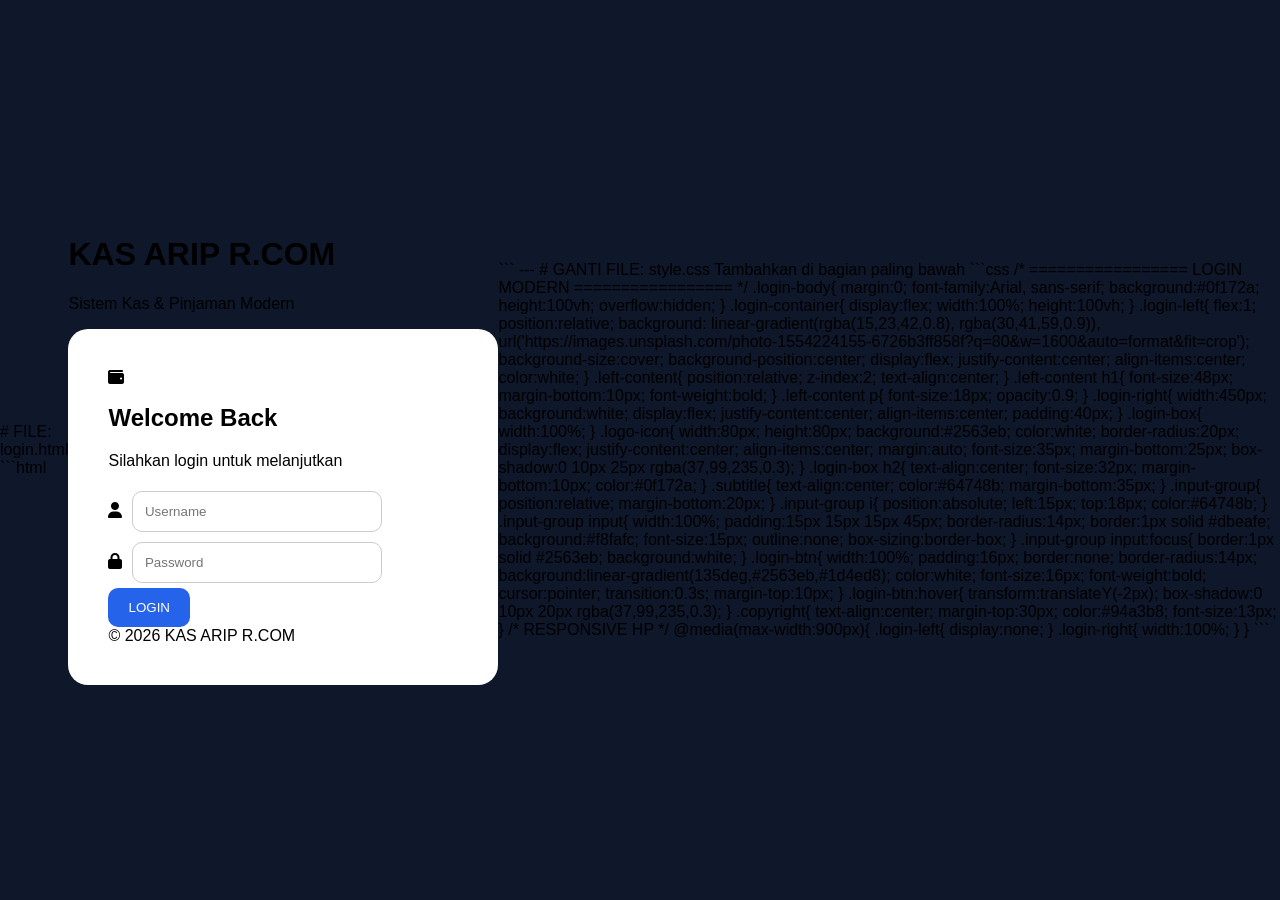
==== login.html @ 4e26ba00 "Update login.html" ====
# FILE: login.html

```html
<!DOCTYPE html>
<html lang="id">
<head>

<meta charset="UTF-8">
<meta name="viewport" content="width=device-width, initial-scale=1.0">

<title>KAS ARIP R.COM</title>

<link rel="stylesheet" href="style.css">

<link rel="stylesheet"
href="https://cdnjs.cloudflare.com/ajax/libs/font-awesome/6.5.1/css/all.min.css">

</head>

<body class="login-body">

<div class="login-container">

    <div class="login-left">

        <div class="overlay"></div>

        <div class="left-content">
            <h1>KAS ARIP R.COM</h1>
            <p>
              Sistem Kas & Pinjaman Modern
            </p>
        </div>

    </div>

    <div class="login-right">

        <div class="login-box">

            <div class="logo-icon">
                <i class="fa-solid fa-wallet"></i>
            </div>

            <h2>Welcome Back</h2>

            <p class="subtitle">
              Silahkan login untuk melanjutkan
            </p>

            <div class="input-group">
                <i class="fa-solid fa-user"></i>
                <input type="text"
                id="username"
                placeholder="Username">
            </div>

            <div class="input-group">
                <i class="fa-solid fa-lock"></i>
                <input type="password"
                id="password"
                placeholder="Password">
            </div>

            <button onclick="login()" class="login-btn">
                LOGIN
            </button>

            <div class="copyright">
                © 2026 KAS ARIP R.COM
            </div>

        </div>

    </div>

</div>

<script src="login.js"></script>

</body>
</html>
```

---

# GANTI FILE: style.css

Tambahkan di bagian paling bawah

```css
/* ================= LOGIN MODERN ================= */

.login-body{
    margin:0;
    font-family:Arial, sans-serif;
    background:#0f172a;
    height:100vh;
    overflow:hidden;
}

.login-container{
    display:flex;
    width:100%;
    height:100vh;
}

.login-left{
    flex:1;
    position:relative;
    background:
    linear-gradient(rgba(15,23,42,0.8), rgba(30,41,59,0.9)),
    url('https://images.unsplash.com/photo-1554224155-6726b3ff858f?q=80&w=1600&auto=format&fit=crop');
    background-size:cover;
    background-position:center;
    display:flex;
    justify-content:center;
    align-items:center;
    color:white;
}

.left-content{
    position:relative;
    z-index:2;
    text-align:center;
}

.left-content h1{
    font-size:48px;
    margin-bottom:10px;
    font-weight:bold;
}

.left-content p{
    font-size:18px;
    opacity:0.9;
}

.login-right{
    width:450px;
    background:white;
    display:flex;
    justify-content:center;
    align-items:center;
    padding:40px;
}

.login-box{
    width:100%;
}

.logo-icon{
    width:80px;
    height:80px;
    background:#2563eb;
    color:white;
    border-radius:20px;
    display:flex;
    justify-content:center;
    align-items:center;
    margin:auto;
    font-size:35px;
    margin-bottom:25px;
    box-shadow:0 10px 25px rgba(37,99,235,0.3);
}

.login-box h2{
    text-align:center;
    font-size:32px;
    margin-bottom:10px;
    color:#0f172a;
}

.subtitle{
    text-align:center;
    color:#64748b;
    margin-bottom:35px;
}

.input-group{
    position:relative;
    margin-bottom:20px;
}

.input-group i{
    position:absolute;
    left:15px;
    top:18px;
    color:#64748b;
}

.input-group input{
    width:100%;
    padding:15px 15px 15px 45px;
    border-radius:14px;
    border:1px solid #dbeafe;
    background:#f8fafc;
    font-size:15px;
    outline:none;
    box-sizing:border-box;
}

.input-group input:focus{
    border:1px solid #2563eb;
    background:white;
}

.login-btn{
    width:100%;
    padding:16px;
    border:none;
    border-radius:14px;
    background:linear-gradient(135deg,#2563eb,#1d4ed8);
    color:white;
    font-size:16px;
    font-weight:bold;
    cursor:pointer;
    transition:0.3s;
    margin-top:10px;
}

.login-btn:hover{
    transform:translateY(-2px);
    box-shadow:0 10px 20px rgba(37,99,235,0.3);
}

.copyright{
    text-align:center;
    margin-top:30px;
    color:#94a3b8;
    font-size:13px;
}

/* RESPONSIVE HP */

@media(max-width:900px){

    .login-left{
        display:none;
    }

    .login-right{
        width:100%;
    }

}
```
---- style.css ----
body{
  margin:0;
  font-family:Arial;
  display:flex;
  background:#f1f5f9;
}

.sidebar{
  width:250px;
  background:#0f172a;
  color:white;
  height:100vh;
  padding:20px;
}

.sidebar h2{
  text-align:center;
  margin-bottom:30px;
}

.sidebar button{
  width:100%;
  padding:15px;
  margin-top:10px;
  border:none;
  border-radius:12px;
  background:#1e293b;
  color:white;
  font-weight:bold;
  cursor:pointer;
  transition:0.3s;
}

.sidebar button:hover{
  background:#2563eb;
}

.content{
  flex:1;
  padding:30px;
}

.page{
  display:none;
}

.cards{
  display:flex;
  gap:20px;
  margin-bottom:30px;
}

.card{
  background:white;
  padding:20px;
  border-radius:20px;
  flex:1;
  box-shadow:0 4px 10px rgba(0,0,0,0.1);
}

input{
  width:250px;
  padding:12px;
  margin:5px;
  border-radius:10px;
  border:1px solid #ccc;
}

button{
  padding:12px 20px;
  border:none;
  border-radius:10px;
  background:#2563eb;
  color:white;
  cursor:pointer;
}

table{
  width:100%;
  border-collapse:collapse;
  background:white;
  border-radius:10px;
  overflow:hidden;
}

table th{
  background:#1e293b;
  color:white;
  padding:15px;
}

table td{
  padding:12px;
  border-bottom:1px solid #ddd;
}

/* LOGIN */

.login-body{
  display:flex;
  justify-content:center;
  align-items:center;
  height:100vh;
  background:#0f172a;
}

.login-box{
  width:350px;
  background:white;
  padding:40px;
  border-radius:20px;
}

.login-box h1{
  text-align:center;
}
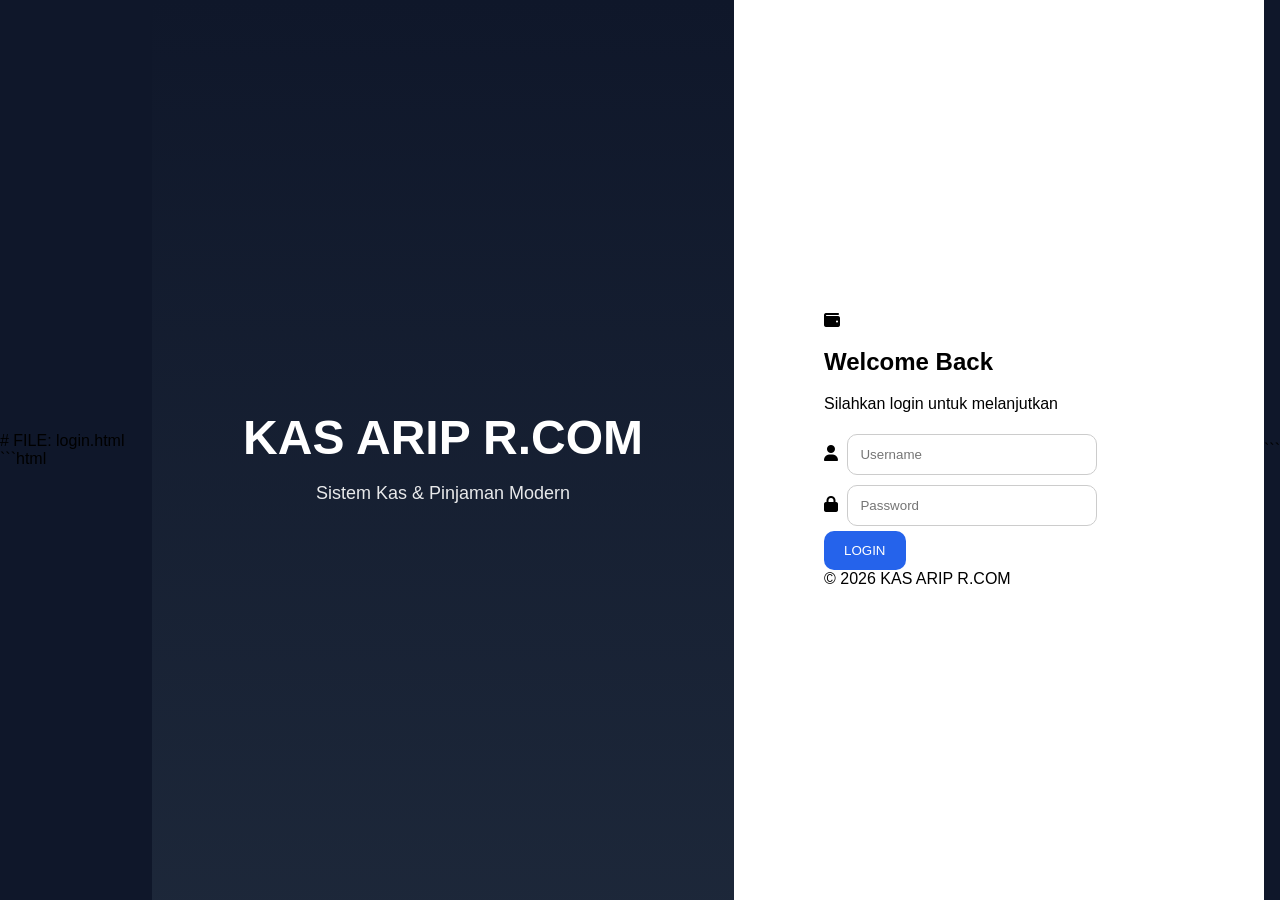
==== commit 81531faa: "Update login.html" ====
--- a/login.html
+++ b/login.html
@@ -80,168 +80,5 @@
 
 </body>
 </html>
+
 ```
-
----
-
-# GANTI FILE: style.css
-
-Tambahkan di bagian paling bawah
-
-```css
-/* ================= LOGIN MODERN ================= */
-
-.login-body{
-    margin:0;
-    font-family:Arial, sans-serif;
-    background:#0f172a;
-    height:100vh;
-    overflow:hidden;
-}
-
-.login-container{
-    display:flex;
-    width:100%;
-    height:100vh;
-}
-
-.login-left{
-    flex:1;
-    position:relative;
-    background:
-    linear-gradient(rgba(15,23,42,0.8), rgba(30,41,59,0.9)),
-    url('https://images.unsplash.com/photo-1554224155-6726b3ff858f?q=80&w=1600&auto=format&fit=crop');
-    background-size:cover;
-    background-position:center;
-    display:flex;
-    justify-content:center;
-    align-items:center;
-    color:white;
-}
-
-.left-content{
-    position:relative;
-    z-index:2;
-    text-align:center;
-}
-
-.left-content h1{
-    font-size:48px;
-    margin-bottom:10px;
-    font-weight:bold;
-}
-
-.left-content p{
-    font-size:18px;
-    opacity:0.9;
-}
-
-.login-right{
-    width:450px;
-    background:white;
-    display:flex;
-    justify-content:center;
-    align-items:center;
-    padding:40px;
-}
-
-.login-box{
-    width:100%;
-}
-
-.logo-icon{
-    width:80px;
-    height:80px;
-    background:#2563eb;
-    color:white;
-    border-radius:20px;
-    display:flex;
-    justify-content:center;
-    align-items:center;
-    margin:auto;
-    font-size:35px;
-    margin-bottom:25px;
-    box-shadow:0 10px 25px rgba(37,99,235,0.3);
-}
-
-.login-box h2{
-    text-align:center;
-    font-size:32px;
-    margin-bottom:10px;
-    color:#0f172a;
-}
-
-.subtitle{
-    text-align:center;
-    color:#64748b;
-    margin-bottom:35px;
-}
-
-.input-group{
-    position:relative;
-    margin-bottom:20px;
-}
-
-.input-group i{
-    position:absolute;
-    left:15px;
-    top:18px;
-    color:#64748b;
-}
-
-.input-group input{
-    width:100%;
-    padding:15px 15px 15px 45px;
-    border-radius:14px;
-    border:1px solid #dbeafe;
-    background:#f8fafc;
-    font-size:15px;
-    outline:none;
-    box-sizing:border-box;
-}
-
-.input-group input:focus{
-    border:1px solid #2563eb;
-    background:white;
-}
-
-.login-btn{
-    width:100%;
-    padding:16px;
-    border:none;
-    border-radius:14px;
-    background:linear-gradient(135deg,#2563eb,#1d4ed8);
-    color:white;
-    font-size:16px;
-    font-weight:bold;
-    cursor:pointer;
-    transition:0.3s;
-    margin-top:10px;
-}
-
-.login-btn:hover{
-    transform:translateY(-2px);
-    box-shadow:0 10px 20px rgba(37,99,235,0.3);
-}
-
-.copyright{
-    text-align:center;
-    margin-top:30px;
-    color:#94a3b8;
-    font-size:13px;
-}
-
-/* RESPONSIVE HP */
-
-@media(max-width:900px){
-
-    .login-left{
-        display:none;
-    }
-
-    .login-right{
-        width:100%;
-    }
-
-}
-```
--- a/style.css
+++ b/style.css
@@ -114,3 +114,63 @@
 .login-box h1{
   text-align:center;
 }
+
+
+/* ================= LOGIN MODERN ================= */
+
+.login-body{
+    margin:0;
+    font-family:Arial, sans-serif;
+    background:#0f172a;
+    height:100vh;
+    overflow:hidden;
+}
+
+.login-container{
+    display:flex;
+    width:100%;
+    height:100vh;
+}
+
+.login-left{
+    flex:1;
+    position:relative;
+    background:
+    linear-gradient(rgba(15,23,42,0.8), rgba(30,41,59,0.9)),
+    url('https://images.unsplash.com/photo-1554224155-6726b3ff858f?q=80&w=1600&auto=format&fit=crop');
+    background-size:cover;
+    background-position:center;
+    display:flex;
+    justify-content:center;
+    align-items:center;
+    color:white;
+}
+
+.left-content{
+    position:relative;
+    z-index:2;
+    text-align:center;
+}
+
+.left-content h1{
+    font-size:48px;
+    margin-bottom:10px;
+    font-weight:bold;
+}
+
+.left-content p{
+    font-size:18px;
+    opacity:0.9;
+}
+
+.login-right{
+    width:450px;
+    background:white;
+    display:flex;
+    justify-content:center;
+    align-items:center;
+    padding:40px;
+}
+
+.login-box{
+}
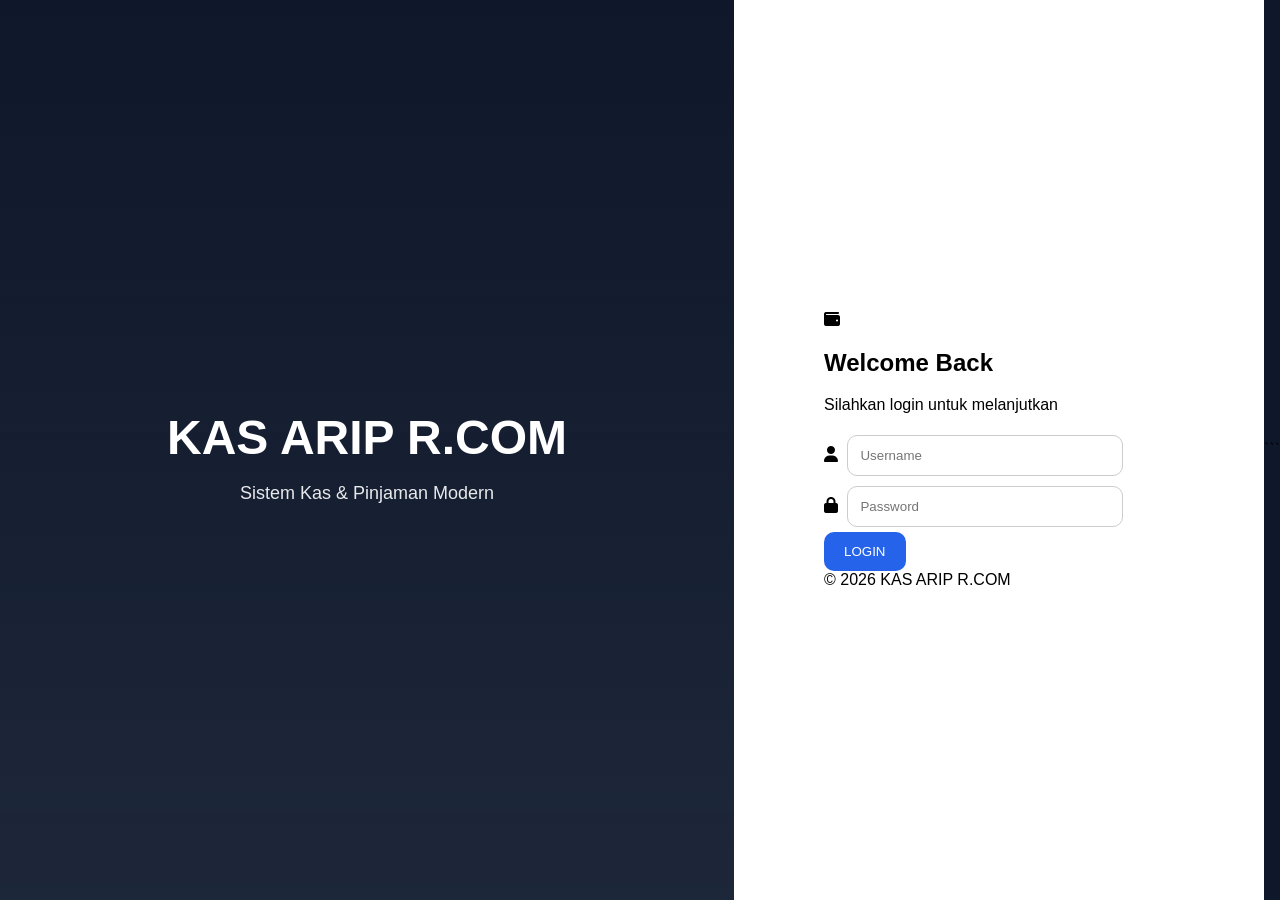
==== commit 7bd35a54: "Update login.html" ====
--- a/login.html
+++ b/login.html
@@ -1,6 +1,3 @@
-# FILE: login.html
-
-```html
 <!DOCTYPE html>
 <html lang="id">
 <head>
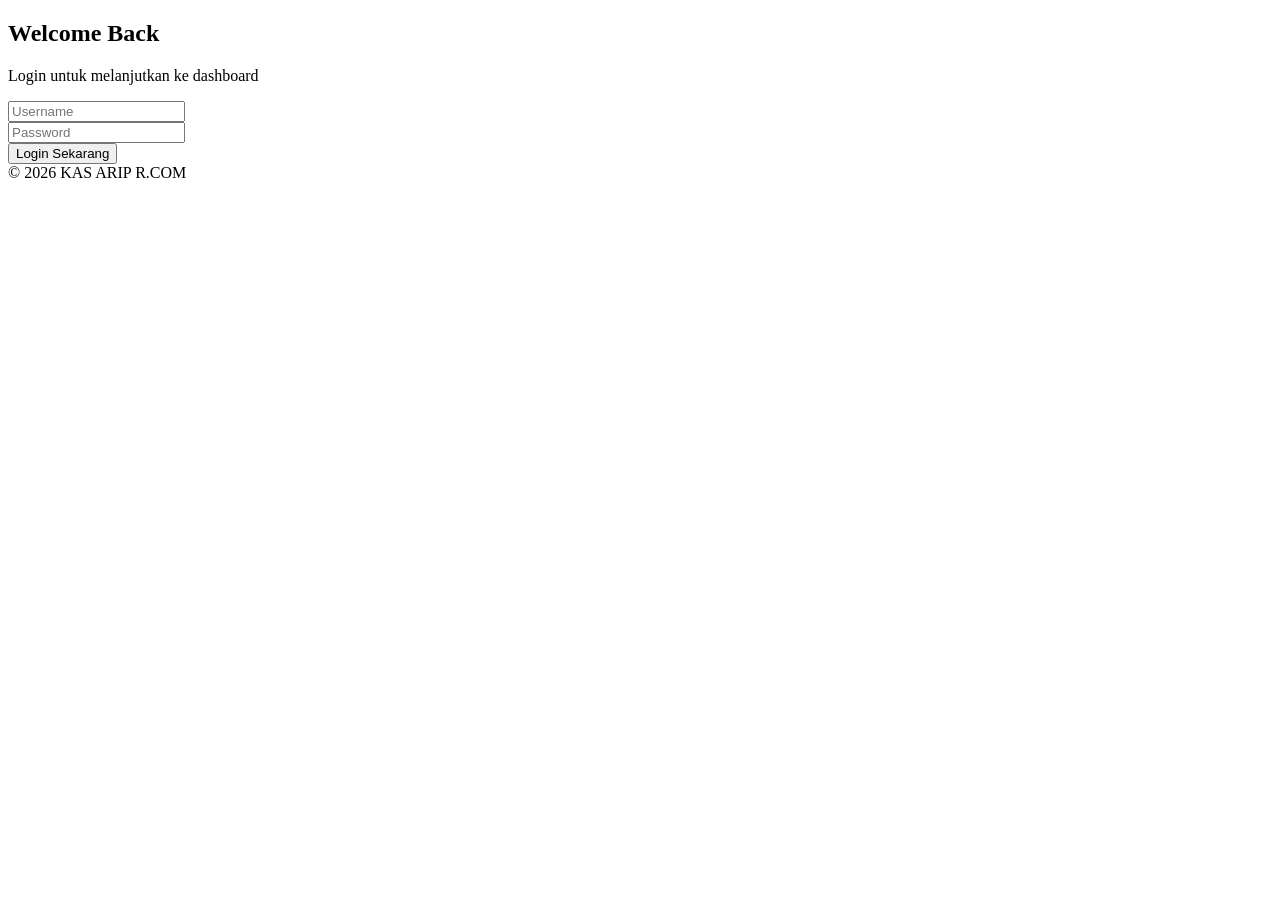
==== commit 67d76b95: "Update login.html" ====
--- a/login.html
+++ b/login.html
@@ -1,75 +1,56 @@
 <!DOCTYPE html>
-<html lang="id">
-<head>
+      <div class="login-box">
 
-<meta charset="UTF-8">
-<meta name="viewport" content="width=device-width, initial-scale=1.0">
+         <div class="logo-icon">
+            <i class="fa-solid fa-building-columns"></i>
+         </div>
 
-<title>KAS ARIP R.COM</title>
+         <h2>
+         Welcome Back
+         </h2>
 
-<link rel="stylesheet" href="style.css">
+         <p class="subtitle">
+         Login untuk melanjutkan ke dashboard
+         </p>
 
-<link rel="stylesheet"
-href="https://cdnjs.cloudflare.com/ajax/libs/font-awesome/6.5.1/css/all.min.css">
+         <div class="input-group">
 
-</head>
+            <i class="fa-solid fa-user"></i>
 
-<body class="login-body">
+            <input
+            type="text"
+            id="username"
+            placeholder="Username">
 
-<div class="login-container">
+         </div>
 
-    <div class="login-left">
+         <div class="input-group">
 
-        <div class="overlay"></div>
+            <i class="fa-solid fa-lock"></i>
 
-        <div class="left-content">
-            <h1>KAS ARIP R.COM</h1>
-            <p>
-              Sistem Kas & Pinjaman Modern
-            </p>
-        </div>
+            <input
+            type="password"
+            id="password"
+            placeholder="Password">
 
-    </div>
+         </div>
 
-    <div class="login-right">
+         <button
+         class="login-btn"
+         onclick="login()">
 
-        <div class="login-box">
+         <i class="fa-solid fa-right-to-bracket"></i>
+         Login Sekarang
 
-            <div class="logo-icon">
-                <i class="fa-solid fa-wallet"></i>
-            </div>
+         </button>
 
-            <h2>Welcome Back</h2>
+         <div class="copyright">
+            © 2026 KAS ARIP R.COM
+         </div>
 
-            <p class="subtitle">
-              Silahkan login untuk melanjutkan
-            </p>
+      </div>
 
-            <div class="input-group">
-                <i class="fa-solid fa-user"></i>
-                <input type="text"
-                id="username"
-                placeholder="Username">
-            </div>
-
-            <div class="input-group">
-                <i class="fa-solid fa-lock"></i>
-                <input type="password"
-                id="password"
-                placeholder="Password">
-            </div>
-
-            <button onclick="login()" class="login-btn">
-                LOGIN
-            </button>
-
-            <div class="copyright">
-                © 2026 KAS ARIP R.COM
-            </div>
-
-        </div>
-
-    </div>
+   </div>
 
 </div>
 
@@ -77,5 +58,3 @@
 
 </body>
 </html>
-
-```
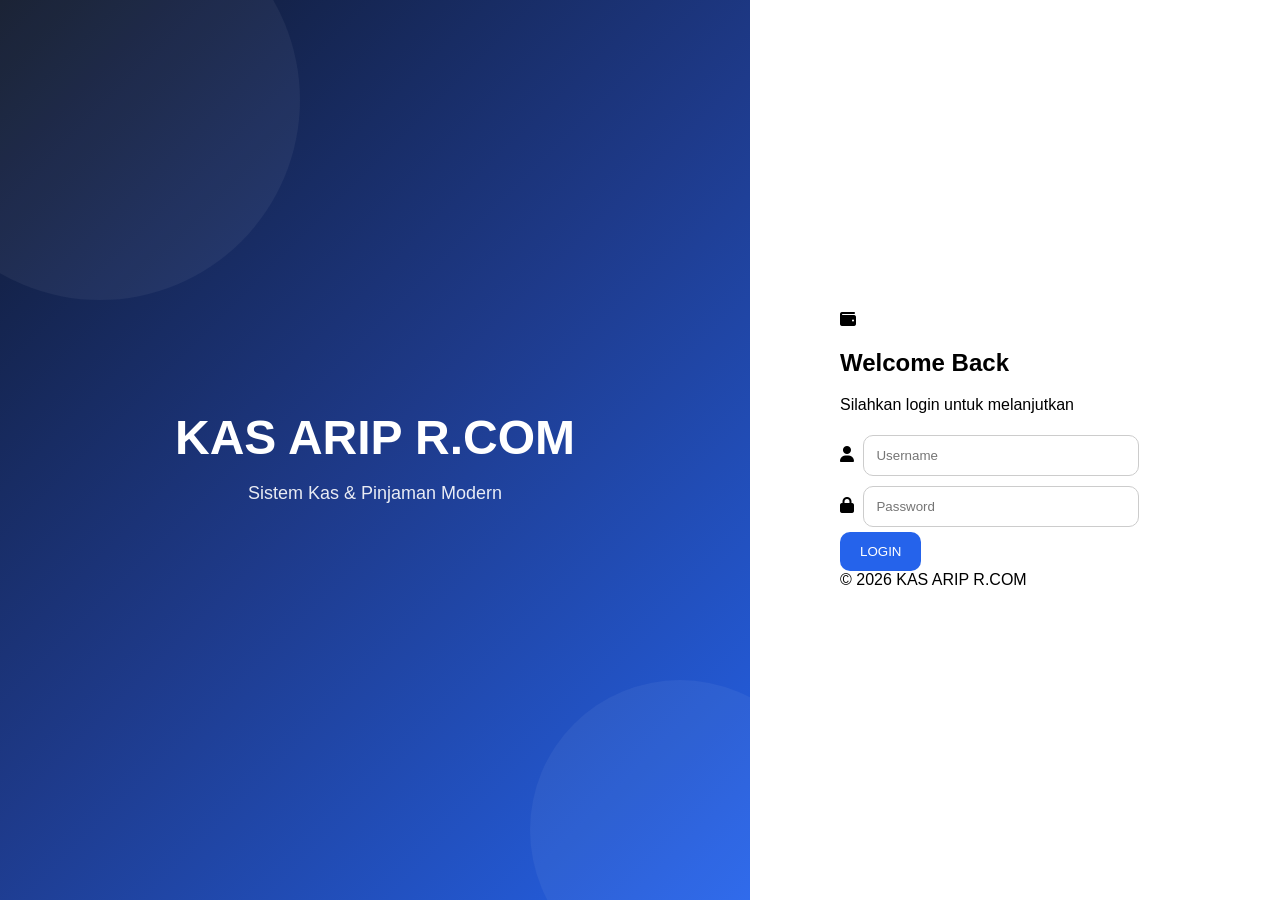
==== commit 26f54a77: "Update login.html" ====
--- a/login.html
+++ b/login.html
@@ -1,56 +1,75 @@
 <!DOCTYPE html>
-      <div class="login-box">
+<html lang="id">
+<head>
 
-         <div class="logo-icon">
-            <i class="fa-solid fa-building-columns"></i>
-         </div>
+<meta charset="UTF-8">
+<meta name="viewport" content="width=device-width, initial-scale=1.0">
 
-         <h2>
-         Welcome Back
-         </h2>
+<title>KAS ARIP R.COM</title>
 
-         <p class="subtitle">
-         Login untuk melanjutkan ke dashboard
-         </p>
+<link rel="stylesheet" href="style.css">
 
-         <div class="input-group">
+<link rel="stylesheet"
+href="https://cdnjs.cloudflare.com/ajax/libs/font-awesome/6.5.1/css/all.min.css">
 
-            <i class="fa-solid fa-user"></i>
+</head>
 
-            <input
-            type="text"
-            id="username"
-            placeholder="Username">
+<body class="login-body">
 
-         </div>
+<div class="login-container">
 
-         <div class="input-group">
+    <div class="login-left">
 
-            <i class="fa-solid fa-lock"></i>
+        <div class="overlay"></div>
 
-            <input
-            type="password"
-            id="password"
-            placeholder="Password">
+        <div class="left-content">
+            <h1>KAS ARIP R.COM</h1>
+            <p>
+              Sistem Kas & Pinjaman Modern
+            </p>
+        </div>
 
-         </div>
+    </div>
 
-         <button
-         class="login-btn"
-         onclick="login()">
+    <div class="login-right">
 
-         <i class="fa-solid fa-right-to-bracket"></i>
-         Login Sekarang
+        <div class="login-box">
 
-         </button>
+            <div class="logo-icon">
+                <i class="fa-solid fa-wallet"></i>
+            </div>
 
-         <div class="copyright">
-            © 2026 KAS ARIP R.COM
-         </div>
+            <h2>Welcome Back</h2>
 
-      </div>
+            <p class="subtitle">
+              Silahkan login untuk melanjutkan
+            </p>
 
-   </div>
+            <div class="input-group">
+                <i class="fa-solid fa-user"></i>
+                <input type="text"
+                id="username"
+                placeholder="Username">
+            </div>
+
+            <div class="input-group">
+                <i class="fa-solid fa-lock"></i>
+                <input type="password"
+                id="password"
+                placeholder="Password">
+            </div>
+
+            <button onclick="login()" class="login-btn">
+                LOGIN
+            </button>
+
+            <div class="copyright">
+                © 2026 KAS ARIP R.COM
+            </div>
+
+        </div>
+
+    </div>
 
 </div>
 
--- a/style.css
+++ b/style.css
@@ -0,0 +1,275 @@
+body{
+  margin:0;
+  font-family:Arial;
+  display:flex;
+  background:#f1f5f9;
+}
+
+.sidebar{
+  width:250px;
+  background:#0f172a;
+  color:white;
+  height:100vh;
+  padding:20px;
+}
+
+.sidebar h2{
+  text-align:center;
+  margin-bottom:30px;
+}
+
+.sidebar button{
+  width:100%;
+  padding:15px;
+  margin-top:10px;
+  border:none;
+  border-radius:12px;
+  background:#1e293b;
+  color:white;
+  font-weight:bold;
+  cursor:pointer;
+  transition:0.3s;
+}
+
+.sidebar button:hover{
+  background:#2563eb;
+}
+
+.content{
+  flex:1;
+  padding:30px;
+}
+
+.page{
+  display:none;
+}
+
+.cards{
+  display:flex;
+  gap:20px;
+  margin-bottom:30px;
+}
+
+.card{
+  background:white;
+  padding:20px;
+  border-radius:20px;
+  flex:1;
+  box-shadow:0 4px 10px rgba(0,0,0,0.1);
+}
+
+input{
+  width:250px;
+  padding:12px;
+  margin:5px;
+  border-radius:10px;
+  border:1px solid #ccc;
+}
+
+button{
+  padding:12px 20px;
+  border:none;
+  border-radius:10px;
+  background:#2563eb;
+  color:white;
+  cursor:pointer;
+}
+
+table{
+  width:100%;
+  border-collapse:collapse;
+  background:white;
+  border-radius:10px;
+  overflow:hidden;
+}
+
+table th{
+  background:#1e293b;
+  color:white;
+  padding:15px;
+}
+
+table td{
+  padding:12px;
+  border-bottom:1px solid #ddd;
+}
+
+/* LOGIN */
+
+.login-body{
+  display:flex;
+  justify-content:center;
+  align-items:center;
+  height:100vh;
+  background:#0f172a;
+}
+
+.login-box{
+  width:350px;
+  background:white;
+  padding:40px;
+  border-radius:20px;
+}
+
+.login-box h1{
+  text-align:center;
+}
+
+
+/* ================= LOGIN MODERN ================= */
+
+.login-body{
+    margin:0;
+    font-family:Arial, sans-serif;
+    background:#0f172a;
+    height:100vh;
+    overflow:hidden;
+}
+
+.login-container{
+    display:flex;
+    width:100%;
+    height:100vh;
+}
+
+.login-left{
+    flex:1;
+    position:relative;
+
+    background:
+    linear-gradient(
+    135deg,
+    #0f172a 0%,
+    #1e3a8a 50%,
+    #2563eb 100%
+    );
+
+    display:flex;
+    justify-content:center;
+    align-items:center;
+    color:white;
+
+    overflow:hidden;
+}
+.login-left::before{
+    content:'';
+    position:absolute;
+    width:400px;
+    height:400px;
+    background:rgba(255,255,255,0.05);
+    border-radius:50%;
+    top:-100px;
+    left:-100px;
+}
+
+.login-left::after{
+    content:'';
+    position:absolute;
+    width:300px;
+    height:300px;
+    background:rgba(255,255,255,0.05);
+    border-radius:50%;
+    bottom:-80px;
+    right:-80px;
+}
+.left-content{
+    position:relative;
+    z-index:2;
+    text-align:center;
+}
+
+.left-content h1{
+    font-size:48px;
+    margin-bottom:10px;
+    font-weight:bold;
+}
+
+.left-content p{
+    font-size:18px;
+    opacity:0.9;
+}
+
+.login-right{
+    width:450px;
+    background:white;
+    display:flex;
+    justify-content:center;
+    align-items:center;
+    padding:40px;
+}
+
+.login-box{
+}
+/* =========================
+}
+
+.input-group i{
+
+   position:absolute;
+   left:18px;
+   top:18px;
+   color:#64748b;
+}
+
+.input-group input{
+
+   width:100%;
+   padding:16px 16px 16px 50px;
+   border-radius:16px;
+   border:1px solid #cbd5e1;
+   background:#f8fafc;
+   font-size:15px;
+   box-sizing:border-box;
+   outline:none;
+   transition:.3s;
+}
+
+.input-group input:focus{
+
+   border:1px solid #2563eb;
+   background:white;
+   box-shadow:0 0 0 4px rgba(37,99,235,.1);
+}
+
+.login-btn{
+
+   width:100%;
+   padding:16px;
+   border:none;
+   border-radius:16px;
+   background:linear-gradient(135deg,#2563eb,#1d4ed8);
+   color:white;
+   font-size:16px;
+   font-weight:bold;
+   cursor:pointer;
+   transition:.3s;
+   margin-top:10px;
+}
+
+.login-btn:hover{
+
+   transform:translateY(-2px);
+   box-shadow:0 15px 30px rgba(37,99,235,.3);
+}
+
+.copyright{
+
+   text-align:center;
+   margin-top:30px;
+   font-size:13px;
+   color:#94a3b8;
+}
+
+/* RESPONSIVE */
+
+@media(max-width:900px){
+
+   .login-left{
+      display:none;
+   }
+
+   .login-right{
+      width:100%;
+      height:100vh;
+   }
+}
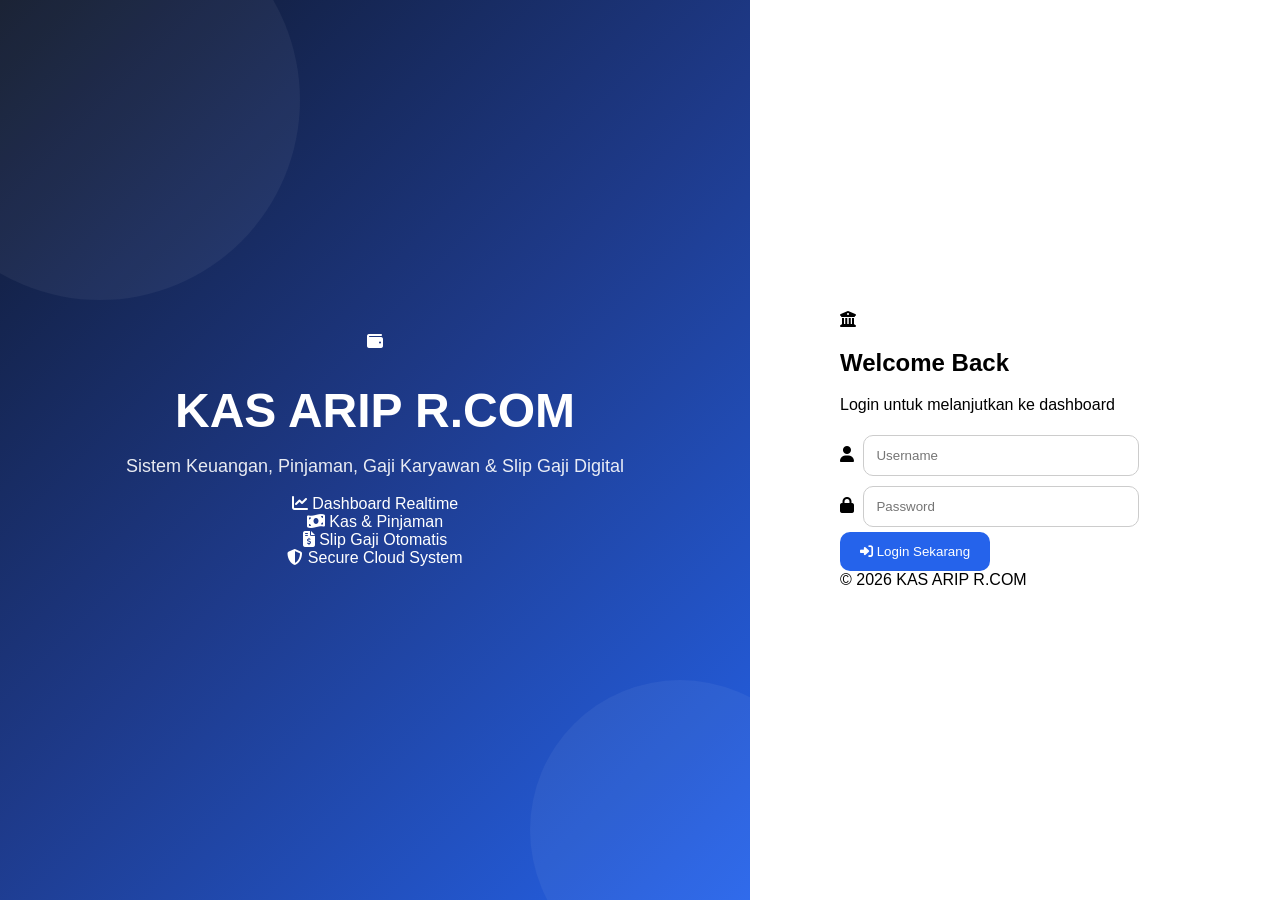
==== commit 8a4da224: "Update login.html" ====
--- a/login.html
+++ b/login.html
@@ -13,66 +13,115 @@
 href="https://cdnjs.cloudflare.com/ajax/libs/font-awesome/6.5.1/css/all.min.css">
 
 </head>
-
 <body class="login-body">
 
 <div class="login-container">
 
-    <div class="login-left">
+   <!-- LEFT -->
+   <div class="login-left">
 
-        <div class="overlay"></div>
+      <div class="overlay"></div>
 
-        <div class="left-content">
-            <h1>KAS ARIP R.COM</h1>
-            <p>
-              Sistem Kas & Pinjaman Modern
-            </p>
-        </div>
+      <div class="left-content">
 
-    </div>
+         <div class="brand-badge">
+            <i class="fa-solid fa-wallet"></i>
+         </div>
 
-    <div class="login-right">
+         <h1>
+         KAS ARIP R.COM
+         </h1>
 
-        <div class="login-box">
+         <p>
+         Sistem Keuangan, Pinjaman,
+         Gaji Karyawan & Slip Gaji Digital
+         </p>
 
-            <div class="logo-icon">
-                <i class="fa-solid fa-wallet"></i>
+         <div class="feature-box">
+
+            <div class="feature-item">
+               <i class="fa-solid fa-chart-line"></i>
+               Dashboard Realtime
             </div>
 
-            <h2>Welcome Back</h2>
-
-            <p class="subtitle">
-              Silahkan login untuk melanjutkan
-            </p>
-
-            <div class="input-group">
-                <i class="fa-solid fa-user"></i>
-                <input type="text"
-                id="username"
-                placeholder="Username">
+            <div class="feature-item">
+               <i class="fa-solid fa-money-bill-wave"></i>
+               Kas & Pinjaman
             </div>
 
-            <div class="input-group">
-                <i class="fa-solid fa-lock"></i>
-                <input type="password"
-                id="password"
-                placeholder="Password">
+            <div class="feature-item">
+               <i class="fa-solid fa-file-invoice-dollar"></i>
+               Slip Gaji Otomatis
             </div>
 
-            <button onclick="login()" class="login-btn">
-                LOGIN
-            </button>
-
-            <div class="copyright">
-                © 2026 KAS ARIP R.COM
+            <div class="feature-item">
+               <i class="fa-solid fa-shield-halved"></i>
+               Secure Cloud System
             </div>
 
-        </div>
+         </div>
 
-    </div>
+      </div>
+
+   </div>
+   
+   <!-- RIGHT -->
+   <div class="login-right">
+
+      <div class="login-box">
+
+         <div class="logo-icon">
+            <i class="fa-solid fa-building-columns"></i>
+         </div>
+
+         <h2>
+         Welcome Back
+         </h2>
+
+         <p class="subtitle">
+         Login untuk melanjutkan ke dashboard
+         </p>
+
+         <div class="input-group">
+
+            <i class="fa-solid fa-user"></i>
+
+            <input
+            type="text"
+            id="username"
+            placeholder="Username">
+
+         </div>
+
+         <div class="input-group">
+
+            <i class="fa-solid fa-lock"></i>
+
+            <input
+            type="password"
+            id="password"
+            placeholder="Password">
+
+         </div>
+
+         <button
+         class="login-btn"
+         onclick="login()">
+
+         <i class="fa-solid fa-right-to-bracket"></i>
+         Login Sekarang
+
+         </button>
+
+         <div class="copyright">
+            © 2026 KAS ARIP R.COM
+         </div>
+
+      </div>
+
+   </div>
 
 </div>
-
 <script src="login.js"></script>
 
 </body>
--- a/style.css
+++ b/style.css
@@ -201,6 +201,147 @@
 .login-box{
 }
 /* =========================
+   LOGIN PREMIUM FINTECH
+========================= */
+
+.login-body{
+
+   margin:0;
+   font-family:Arial, sans-serif;
+   overflow:hidden;
+   background:#020617;
+}
+
+.bg-animation{
+
+   position:fixed;
+   width:100%;
+   height:100%;
+   background:
+   radial-gradient(circle at top left,#1d4ed8,transparent 30%),
+   radial-gradient(circle at bottom right,#0f172a,transparent 40%),
+   #020617;
+
+   animation:bgMove 10s infinite alternate;
+}
+@keyframes bgMove{
+
+   from{
+      transform:scale(1);
+   }
+
+   to{
+      transform:scale(1.1);
+   }
+}
+
+.login-container{
+
+   position:relative;
+   z-index:2;
+   display:flex;
+   width:100%;
+   height:100vh;
+}
+
+.login-left{
+
+   flex:1;
+   position:relative;
+   display:flex;
+   justify-content:center;
+   align-items:center;
+   color:white;
+   padding:50px;
+}
+.overlay{
+.left-content{
+
+   position:relative;
+   z-index:2;
+   max-width:500px;
+}
+
+.brand-badge{
+
+   width:100px;
+   height:100px;
+   border-radius:30px;
+   display:flex;
+   justify-content:center;
+   align-items:center;
+   font-size:45px;
+   background:rgba(255,255,255,.1);
+   backdrop-filter:blur(10px);
+   margin-bottom:30px;
+   border:1px solid rgba(255,255,255,.2);
+}
+
+.left-content h1{
+
+   font-size:55px;
+   margin:0;
+   font-weight:bold;
+   line-height:1.1;
+}
+
+.left-content p{
+
+   margin-top:20px;
+   font-size:18px;
+   opacity:.9;
+   line-height:1.6;
+}
+
+.feature-box{
+
+   margin-top:40px;
+   display:grid;
+   grid-template-columns:1fr 1fr;
+   gap:15px;
+}
+.feature-item{
+   padding:40px;
+   box-shadow:-10px 0 30px rgba(0,0,0,.2);
+}
+
+.login-box{
+
+   width:100%;
+}
+
+.logo-icon{
+
+   width:90px;
+   height:90px;
+   border-radius:25px;
+   margin:auto;
+   margin-bottom:30px;
+   display:flex;
+   justify-content:center;
+   align-items:center;
+   background:linear-gradient(135deg,#2563eb,#1e40af);
+   color:white;
+   font-size:40px;
+   box-shadow:0 15px 35px rgba(37,99,235,.3);
+}
+
+.login-box h2{
+
+   text-align:center;
+   margin:0;
+   font-size:35px;
+   color:#0f172a;
+}
+
+.subtitle{
+
+   text-align:center;
+   color:#64748b;
+   margin-top:10px;
+   margin-bottom:35px;
+}
+.input-group{
 }
 
 .input-group i{
@@ -259,7 +400,6 @@
    font-size:13px;
    color:#94a3b8;
 }
-
 /* RESPONSIVE */
 
 @media(max-width:900px){
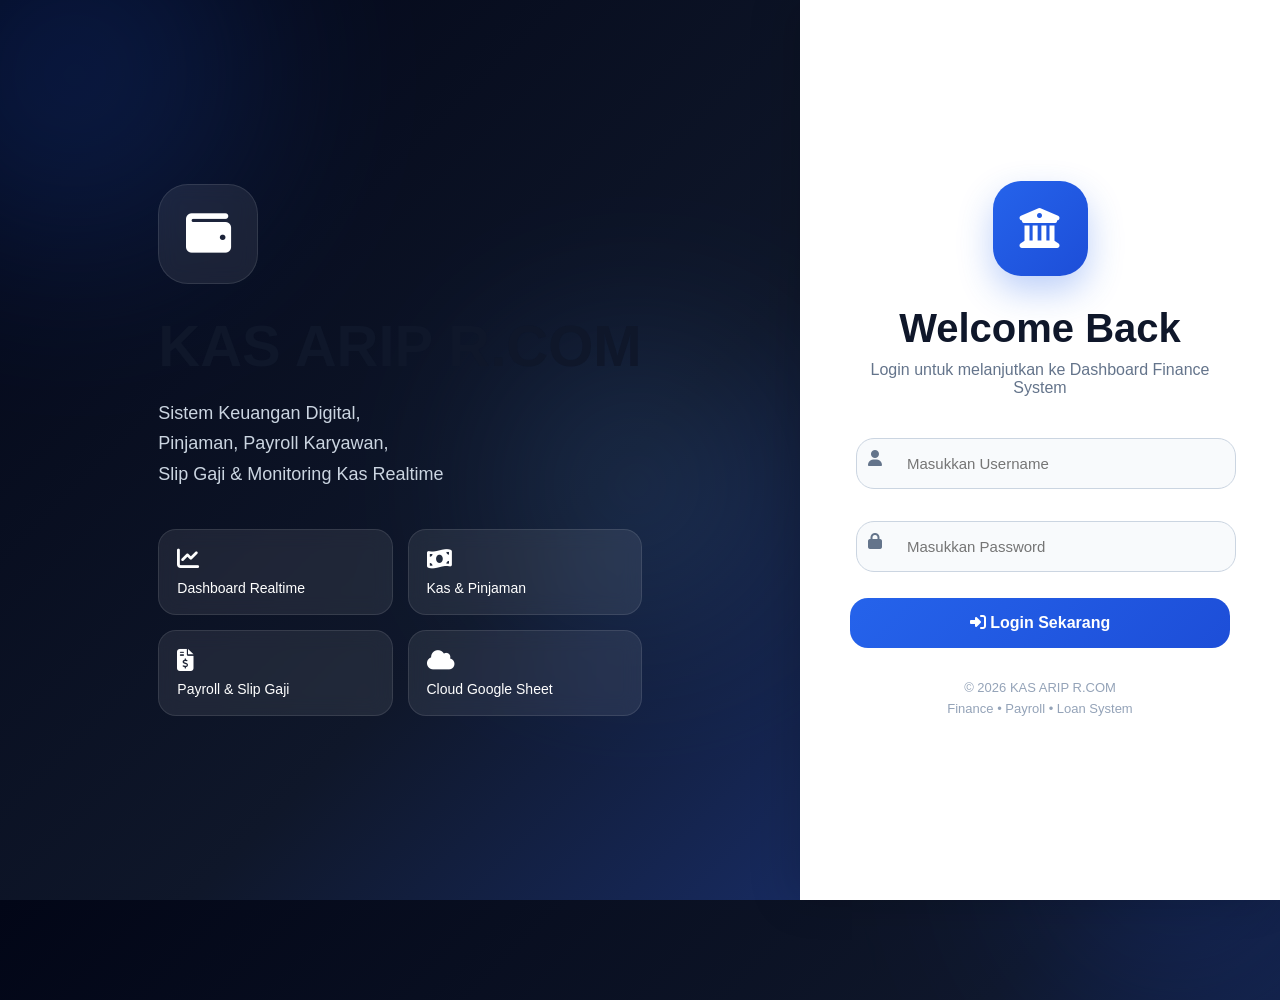
==== commit a7b4f018: "Update login.html" ====
--- a/login.html
+++ b/login.html
@@ -1,62 +1,89 @@
 <!DOCTYPE html>
 <html lang="id">
+
 <head>
 
 <meta charset="UTF-8">
-<meta name="viewport" content="width=device-width, initial-scale=1.0">
+
+<meta name="viewport"
+content="width=device-width, initial-scale=1.0">
 
 <title>KAS ARIP R.COM</title>
 
-<link rel="stylesheet" href="style.css">
+<link rel="stylesheet"
+href="style.css">
 
 <link rel="stylesheet"
 href="https://cdnjs.cloudflare.com/ajax/libs/font-awesome/6.5.1/css/all.min.css">
 
 </head>
+
 <body class="login-body">
+
+<!-- BACKGROUND BLUR -->
+<div class="bg-circle circle1"></div>
+<div class="bg-circle circle2"></div>
+<div class="bg-circle circle3"></div>
 
 <div class="login-container">
 
-   <!-- LEFT -->
+   <!-- LEFT SIDE -->
    <div class="login-left">
-
-      <div class="overlay"></div>
 
       <div class="left-content">
 
          <div class="brand-badge">
+
             <i class="fa-solid fa-wallet"></i>
+
          </div>
 
          <h1>
-         KAS ARIP R.COM
+
+            KAS ARIP R.COM
+
          </h1>
 
          <p>
-         Sistem Keuangan, Pinjaman,
-         Gaji Karyawan & Slip Gaji Digital
+
+            Sistem Keuangan Digital,<br>
+            Pinjaman, Payroll Karyawan,<br>
+            Slip Gaji & Monitoring Kas Realtime
+
          </p>
 
          <div class="feature-box">
 
             <div class="feature-item">
+
                <i class="fa-solid fa-chart-line"></i>
+
                Dashboard Realtime
+
             </div>
 
             <div class="feature-item">
+
                <i class="fa-solid fa-money-bill-wave"></i>
+
                Kas & Pinjaman
+
             </div>
 
             <div class="feature-item">
+
                <i class="fa-solid fa-file-invoice-dollar"></i>
-               Slip Gaji Otomatis
+
+               Payroll & Slip Gaji
+
             </div>
 
             <div class="feature-item">
-               <i class="fa-solid fa-shield-halved"></i>
-               Secure Cloud System
+
+               <i class="fa-solid fa-cloud"></i>
+
+               Cloud Google Sheet
+
             </div>
 
          </div>
@@ -64,24 +91,32 @@
       </div>
 
    </div>
-   
-   <!-- RIGHT -->
+
+   <!-- RIGHT SIDE -->
    <div class="login-right">
 
       <div class="login-box">
 
          <div class="logo-icon">
+
             <i class="fa-solid fa-building-columns"></i>
+
          </div>
 
          <h2>
-         Welcome Back
+
+            Welcome Back
+
          </h2>
 
          <p class="subtitle">
-         Login untuk melanjutkan ke dashboard
+
+            Login untuk melanjutkan
+            ke Dashboard Finance System
+
          </p>
 
+         <!-- USERNAME -->
          <div class="input-group">
 
             <i class="fa-solid fa-user"></i>
@@ -89,10 +124,11 @@
             <input
             type="text"
             id="username"
-            placeholder="Username">
+            placeholder="Masukkan Username">
 
          </div>
 
+         <!-- PASSWORD -->
          <div class="input-group">
 
             <i class="fa-solid fa-lock"></i>
@@ -100,21 +136,28 @@
             <input
             type="password"
             id="password"
-            placeholder="Password">
+            placeholder="Masukkan Password">
 
          </div>
 
+         <!-- BUTTON -->
          <button
          class="login-btn"
          onclick="login()">
 
-         <i class="fa-solid fa-right-to-bracket"></i>
-         Login Sekarang
+            <i class="fa-solid fa-right-to-bracket"></i>
+
+            Login Sekarang
 
          </button>
 
+         <!-- COPYRIGHT -->
          <div class="copyright">
-            © 2026 KAS ARIP R.COM
+
+            © 2026 KAS ARIP R.COM<br>
+
+            Finance • Payroll • Loan System
+
          </div>
 
       </div>
@@ -122,6 +165,7 @@
    </div>
 
 </div>
+
 <script src="login.js"></script>
 
 </body>
--- a/style.css
+++ b/style.css
@@ -1,415 +1,770 @@
+/* =========================================
+   GLOBAL
+========================================= */
+
+*{
+   margin:0;
+   padding:0;
+   box-sizing:border-box;
+}
+
 body{
-  margin:0;
-  font-family:Arial;
-  display:flex;
-  background:#f1f5f9;
-}
+
+   font-family:
+   'Segoe UI',
+   sans-serif;
+
+   background:#eef2f7;
+
+   color:#0f172a;
+}
+
+/* =========================================
+   SIDEBAR
+========================================= */
 
 .sidebar{
-  width:250px;
-  background:#0f172a;
-  color:white;
-  height:100vh;
-  padding:20px;
+
+   position:fixed;
+
+   width:280px;
+
+   height:100vh;
+
+   background:
+   linear-gradient(
+   180deg,
+   #020617,
+   #0f172a,
+   #111827
+   );
+
+   padding:25px;
+
+   overflow:auto;
+
+   box-shadow:
+   10px 0 30px rgba(0,0,0,.15);
 }
 
 .sidebar h2{
-  text-align:center;
-  margin-bottom:30px;
+
+   color:white;
+
+   text-align:center;
+
+   margin-bottom:40px;
+
+   font-size:32px;
+
+   font-weight:bold;
 }
 
 .sidebar button{
-  width:100%;
-  padding:15px;
-  margin-top:10px;
-  border:none;
-  border-radius:12px;
-  background:#1e293b;
-  color:white;
-  font-weight:bold;
-  cursor:pointer;
-  transition:0.3s;
+
+   width:100%;
+
+   padding:18px;
+
+   margin-bottom:15px;
+
+   border:none;
+
+   border-radius:18px;
+
+   background:
+   rgba(255,255,255,.06);
+
+   color:white;
+
+   font-size:15px;
+
+   font-weight:600;
+
+   cursor:pointer;
+
+   transition:.3s;
 }
 
 .sidebar button:hover{
-  background:#2563eb;
-}
+
+   transform:translateX(5px);
+
+   background:
+   linear-gradient(
+   135deg,
+   #2563eb,
+   #1d4ed8
+   );
+
+   box-shadow:
+   0 10px 25px rgba(37,99,235,.35);
+}
+
+/* =========================================
+   CONTENT
+========================================= */
 
 .content{
-  flex:1;
-  padding:30px;
+
+   margin-left:280px;
+
+   padding:35px;
 }
 
 .page{
-  display:none;
-}
+
+   display:none;
+}
+
+.page.active{
+
+   display:block;
+}
+
+/* =========================================
+   TITLE
+========================================= */
+
+h1{
+
+   font-size:48px;
+
+   margin-bottom:30px;
+
+   color:#0f172a;
+}
+
+/* =========================================
+   DASHBOARD CARD
+========================================= */
 
 .cards{
-  display:flex;
-  gap:20px;
-  margin-bottom:30px;
+
+   display:grid;
+
+   grid-template-columns:
+   repeat(auto-fit,minmax(220px,1fr));
+
+   gap:25px;
+
+   margin-bottom:40px;
 }
 
 .card{
-  background:white;
-  padding:20px;
-  border-radius:20px;
-  flex:1;
-  box-shadow:0 4px 10px rgba(0,0,0,0.1);
-}
-
-input{
-  width:250px;
-  padding:12px;
-  margin:5px;
-  border-radius:10px;
-  border:1px solid #ccc;
-}
+
+   background:white;
+
+   border-radius:28px;
+
+   padding:30px;
+
+   box-shadow:
+   0 10px 30px rgba(0,0,0,.06);
+
+   transition:.3s;
+}
+
+.card:hover{
+
+   transform:translateY(-5px);
+
+   box-shadow:
+   0 20px 40px rgba(0,0,0,.1);
+}
+
+.card h3{
+
+   margin-bottom:15px;
+
+   font-size:20px;
+
+   color:#334155;
+}
+
+.card p{
+
+   font-size:32px;
+
+   font-weight:bold;
+
+   color:#2563eb;
+}
+
+/* =========================================
+   INPUT
+========================================= */
+
+input,
+select{
+
+   padding:16px;
+
+   border-radius:16px;
+
+   border:1px solid #dbe2ea;
+
+   background:white;
+
+   margin:6px;
+
+   min-width:220px;
+
+   font-size:14px;
+
+   transition:.3s;
+}
+
+input:focus,
+select:focus{
+
+   outline:none;
+
+   border-color:#2563eb;
+
+   box-shadow:
+   0 0 0 4px rgba(37,99,235,.12);
+}
+
+/* =========================================
+   BUTTON
+========================================= */
 
 button{
-  padding:12px 20px;
-  border:none;
-  border-radius:10px;
-  background:#2563eb;
-  color:white;
-  cursor:pointer;
-}
+
+   border:none;
+
+   border-radius:16px;
+
+   padding:14px 24px;
+
+   background:
+   linear-gradient(
+   135deg,
+   #2563eb,
+   #1d4ed8
+   );
+
+   color:white;
+
+   font-weight:600;
+
+   cursor:pointer;
+
+   transition:.3s;
+}
+
+button:hover{
+
+   transform:translateY(-2px);
+
+   box-shadow:
+   0 15px 30px rgba(37,99,235,.25);
+}
+
+/* =========================================
+   TABLE
+========================================= */
 
 table{
-  width:100%;
-  border-collapse:collapse;
-  background:white;
-  border-radius:10px;
-  overflow:hidden;
-}
-
-table th{
-  background:#1e293b;
-  color:white;
-  padding:15px;
-}
-
-table td{
-  padding:12px;
-  border-bottom:1px solid #ddd;
-}
-
-/* LOGIN */
+
+   width:100%;
+
+   margin-top:25px;
+
+   border-collapse:collapse;
+
+   background:white;
+
+   border-radius:25px;
+
+   overflow:hidden;
+
+   box-shadow:
+   0 10px 30px rgba(0,0,0,.05);
+}
+
+thead{
+
+   background:
+   linear-gradient(
+   135deg,
+   #0f172a,
+   #1e293b
+   );
+
+   color:white;
+}
+
+th{
+
+   padding:20px;
+
+   text-align:left;
+
+   font-size:15px;
+}
+
+td{
+
+   padding:18px;
+
+   border-bottom:
+   1px solid #edf2f7;
+}
+
+tr:hover{
+
+   background:#f8fafc;
+}
+
+/* =========================================
+   STATUS
+========================================= */
+
+.lunas{
+
+   color:#16a34a;
+
+   font-weight:bold;
+}
+
+.belum-lunas{
+
+   color:#dc2626;
+
+   font-weight:bold;
+}
+
+/* =========================================
+   LOGIN PREMIUM
+========================================= */
 
 .login-body{
-  display:flex;
-  justify-content:center;
-  align-items:center;
-  height:100vh;
-  background:#0f172a;
+
+   margin:0;
+
+   font-family:
+   'Segoe UI',
+   sans-serif;
+
+   background:
+   linear-gradient(
+   135deg,
+   #020617,
+   #0f172a,
+   #1e3a8a
+   );
+
+   overflow:hidden;
+}
+
+.login-container{
+
+   display:flex;
+
+   width:100%;
+
+   height:100vh;
+
+   position:relative;
+}
+
+/* BACKGROUND CIRCLE */
+
+.bg-circle{
+
+   position:absolute;
+
+   border-radius:50%;
+
+   filter:blur(100px);
+
+   opacity:.2;
+}
+
+.circle1{
+
+   width:350px;
+
+   height:350px;
+
+   background:#2563eb;
+
+   top:-100px;
+
+   left:-100px;
+}
+
+.circle2{
+
+   width:300px;
+
+   height:300px;
+
+   background:#1d4ed8;
+
+   bottom:-100px;
+
+   right:-50px;
+}
+
+.circle3{
+
+   width:250px;
+
+   height:250px;
+
+   background:#60a5fa;
+
+   top:40%;
+
+   left:40%;
+}
+
+/* LEFT */
+
+.login-left{
+
+   flex:1;
+
+   display:flex;
+
+   justify-content:center;
+
+   align-items:center;
+
+   padding:50px;
+
+   color:white;
+
+   position:relative;
+
+   z-index:2;
+}
+
+.left-content{
+
+   max-width:500px;
+}
+
+.brand-badge{
+
+   width:100px;
+
+   height:100px;
+
+   border-radius:30px;
+
+   display:flex;
+
+   justify-content:center;
+
+   align-items:center;
+
+   font-size:45px;
+
+   background:
+   rgba(255,255,255,.08);
+
+   backdrop-filter:blur(10px);
+
+   margin-bottom:30px;
+
+   border:
+   1px solid rgba(255,255,255,.1);
+}
+
+.left-content h1{
+
+   font-size:58px;
+
+   line-height:1.1;
+
+   margin-bottom:20px;
+}
+
+.left-content p{
+
+   font-size:18px;
+
+   color:#cbd5e1;
+
+   line-height:1.7;
+}
+
+/* FEATURE */
+
+.feature-box{
+
+   margin-top:40px;
+
+   display:grid;
+
+   grid-template-columns:1fr 1fr;
+
+   gap:15px;
+}
+
+.feature-item{
+
+   background:
+   rgba(255,255,255,.08);
+
+   border:
+   1px solid rgba(255,255,255,.1);
+
+   padding:18px;
+
+   border-radius:18px;
+
+   backdrop-filter:blur(10px);
+
+   font-size:14px;
+
+   transition:.3s;
+}
+
+.feature-item:hover{
+
+   transform:translateY(-4px);
+
+   background:
+   rgba(255,255,255,.12);
+}
+
+.feature-item i{
+
+   font-size:22px;
+
+   margin-bottom:10px;
+
+   display:block;
+}
+
+/* RIGHT */
+
+.login-right{
+
+   width:480px;
+
+   background:white;
+
+   display:flex;
+
+   justify-content:center;
+
+   align-items:center;
+
+   padding:50px;
+
+   position:relative;
+
+   z-index:2;
+
+   box-shadow:
+   -10px 0 40px rgba(0,0,0,.15);
 }
 
 .login-box{
-  width:350px;
-  background:white;
-  padding:40px;
-  border-radius:20px;
-}
-
-.login-box h1{
-  text-align:center;
-}
-
-
-/* ================= LOGIN MODERN ================= */
-
-.login-body{
-    margin:0;
-    font-family:Arial, sans-serif;
-    background:#0f172a;
-    height:100vh;
-    overflow:hidden;
-}
-
-.login-container{
-    display:flex;
-    width:100%;
-    height:100vh;
-}
-
-.login-left{
-    flex:1;
-    position:relative;
-
-    background:
-    linear-gradient(
-    135deg,
-    #0f172a 0%,
-    #1e3a8a 50%,
-    #2563eb 100%
-    );
-
-    display:flex;
-    justify-content:center;
-    align-items:center;
-    color:white;
-
-    overflow:hidden;
-}
-.login-left::before{
-    content:'';
-    position:absolute;
-    width:400px;
-    height:400px;
-    background:rgba(255,255,255,0.05);
-    border-radius:50%;
-    top:-100px;
-    left:-100px;
-}
-
-.login-left::after{
-    content:'';
-    position:absolute;
-    width:300px;
-    height:300px;
-    background:rgba(255,255,255,0.05);
-    border-radius:50%;
-    bottom:-80px;
-    right:-80px;
-}
-.left-content{
-    position:relative;
-    z-index:2;
-    text-align:center;
-}
-
-.left-content h1{
-    font-size:48px;
-    margin-bottom:10px;
-    font-weight:bold;
-}
-
-.left-content p{
-    font-size:18px;
-    opacity:0.9;
-}
-
-.login-right{
-    width:450px;
-    background:white;
-    display:flex;
-    justify-content:center;
-    align-items:center;
-    padding:40px;
-}
-
-.login-box{
-}
-/* =========================
-   LOGIN PREMIUM FINTECH
-========================= */
-
-.login-body{
-
-   margin:0;
-   font-family:Arial, sans-serif;
-   overflow:hidden;
-   background:#020617;
-}
-
-.bg-animation{
-
-   position:fixed;
+
    width:100%;
-   height:100%;
-   background:
-   radial-gradient(circle at top left,#1d4ed8,transparent 30%),
-   radial-gradient(circle at bottom right,#0f172a,transparent 40%),
-   #020617;
-
-   animation:bgMove 10s infinite alternate;
-}
-@keyframes bgMove{
-
-   from{
-      transform:scale(1);
-   }
-
-   to{
-      transform:scale(1.1);
-   }
-}
-
-.login-container{
+}
+
+.logo-icon{
+
+   width:95px;
+
+   height:95px;
+
+   border-radius:28px;
+
+   margin:auto;
+
+   margin-bottom:30px;
+
+   display:flex;
+
+   justify-content:center;
+
+   align-items:center;
+
+   background:
+   linear-gradient(
+   135deg,
+   #2563eb,
+   #1d4ed8
+   );
+
+   color:white;
+
+   font-size:40px;
+
+   box-shadow:
+   0 15px 35px rgba(37,99,235,.3);
+}
+
+.login-box h2{
+
+   text-align:center;
+
+   font-size:40px;
+
+   margin-bottom:10px;
+
+   color:#0f172a;
+}
+
+.subtitle{
+
+   text-align:center;
+
+   color:#64748b;
+
+   margin-bottom:35px;
+}
+
+/* INPUT LOGIN */
+
+.input-group{
 
    position:relative;
-   z-index:2;
-   display:flex;
+
+   margin-bottom:20px;
+}
+
+.input-group i{
+
+   position:absolute;
+
+   left:18px;
+
+   top:18px;
+
+   color:#64748b;
+}
+
+.input-group input{
+
    width:100%;
-   height:100vh;
-}
-
-.login-left{
-
-   flex:1;
-   position:relative;
-   display:flex;
-   justify-content:center;
-   align-items:center;
+
+   padding:
+   16px 16px 16px 50px;
+
+   border-radius:18px;
+
+   border:
+   1px solid #cbd5e1;
+
+   background:#f8fafc;
+
+   font-size:15px;
+
+   transition:.3s;
+}
+
+.input-group input:focus{
+
+   border:
+   1px solid #2563eb;
+
+   background:white;
+
+   box-shadow:
+   0 0 0 4px rgba(37,99,235,.1);
+}
+
+/* LOGIN BUTTON */
+
+.login-btn{
+
+   width:100%;
+
+   padding:16px;
+
+   border:none;
+
+   border-radius:18px;
+
+   background:
+   linear-gradient(
+   135deg,
+   #2563eb,
+   #1d4ed8
+   );
+
    color:white;
-   padding:50px;
-}
-.overlay{
-.left-content{
-
-   position:relative;
-   z-index:2;
-   max-width:500px;
-}
-
-.brand-badge{
-
-   width:100px;
-   height:100px;
-   border-radius:30px;
-   display:flex;
-   justify-content:center;
-   align-items:center;
-   font-size:45px;
-   background:rgba(255,255,255,.1);
-   backdrop-filter:blur(10px);
-   margin-bottom:30px;
-   border:1px solid rgba(255,255,255,.2);
-}
-
-.left-content h1{
-
-   font-size:55px;
-   margin:0;
+
+   font-size:16px;
+
    font-weight:bold;
-   line-height:1.1;
-}
-
-.left-content p{
-
-   margin-top:20px;
-   font-size:18px;
-   opacity:.9;
+
+   cursor:pointer;
+
+   transition:.3s;
+}
+
+.login-btn:hover{
+
+   transform:translateY(-2px);
+
+   box-shadow:
+   0 15px 30px rgba(37,99,235,.35);
+}
+
+.copyright{
+
+   text-align:center;
+
+   margin-top:30px;
+
+   color:#94a3b8;
+
+   font-size:13px;
+
    line-height:1.6;
 }
 
-.feature-box{
-
-   margin-top:40px;
-   display:grid;
-   grid-template-columns:1fr 1fr;
-   gap:15px;
-}
-.feature-item{
-   padding:40px;
-   box-shadow:-10px 0 30px rgba(0,0,0,.2);
-}
-
-.login-box{
-
-   width:100%;
-}
-
-.logo-icon{
-
-   width:90px;
-   height:90px;
-   border-radius:25px;
-   margin:auto;
-   margin-bottom:30px;
-   display:flex;
-   justify-content:center;
-   align-items:center;
-   background:linear-gradient(135deg,#2563eb,#1e40af);
-   color:white;
-   font-size:40px;
-   box-shadow:0 15px 35px rgba(37,99,235,.3);
-}
-
-.login-box h2{
-
-   text-align:center;
-   margin:0;
-   font-size:35px;
-   color:#0f172a;
-}
-
-.subtitle{
-
-   text-align:center;
-   color:#64748b;
-   margin-top:10px;
-   margin-bottom:35px;
-}
-.input-group{
-}
-
-.input-group i{
-
-   position:absolute;
-   left:18px;
-   top:18px;
-   color:#64748b;
-}
-
-.input-group input{
-
-   width:100%;
-   padding:16px 16px 16px 50px;
-   border-radius:16px;
-   border:1px solid #cbd5e1;
-   background:#f8fafc;
-   font-size:15px;
-   box-sizing:border-box;
-   outline:none;
-   transition:.3s;
-}
-
-.input-group input:focus{
-
-   border:1px solid #2563eb;
-   background:white;
-   box-shadow:0 0 0 4px rgba(37,99,235,.1);
-}
-
-.login-btn{
-
-   width:100%;
-   padding:16px;
-   border:none;
-   border-radius:16px;
-   background:linear-gradient(135deg,#2563eb,#1d4ed8);
-   color:white;
-   font-size:16px;
-   font-weight:bold;
-   cursor:pointer;
-   transition:.3s;
-   margin-top:10px;
-}
-
-.login-btn:hover{
-
-   transform:translateY(-2px);
-   box-shadow:0 15px 30px rgba(37,99,235,.3);
-}
-
-.copyright{
-
-   text-align:center;
-   margin-top:30px;
-   font-size:13px;
-   color:#94a3b8;
-}
-/* RESPONSIVE */
+/* =========================================
+   RESPONSIVE
+========================================= */
 
 @media(max-width:900px){
 
    .login-left{
+
       display:none;
    }
 
    .login-right{
+
       width:100%;
-      height:100vh;
    }
-}
+
+   .sidebar{
+
+      width:100%;
+
+      height:auto;
+
+      position:relative;
+   }
+
+   .content{
+
+      margin-left:0;
+   }
+
+   .cards{
+
+      grid-template-columns:1fr;
+   }
+
+   input,
+   select{
+
+      width:100%;
+
+      min-width:unset;
+   }
+}
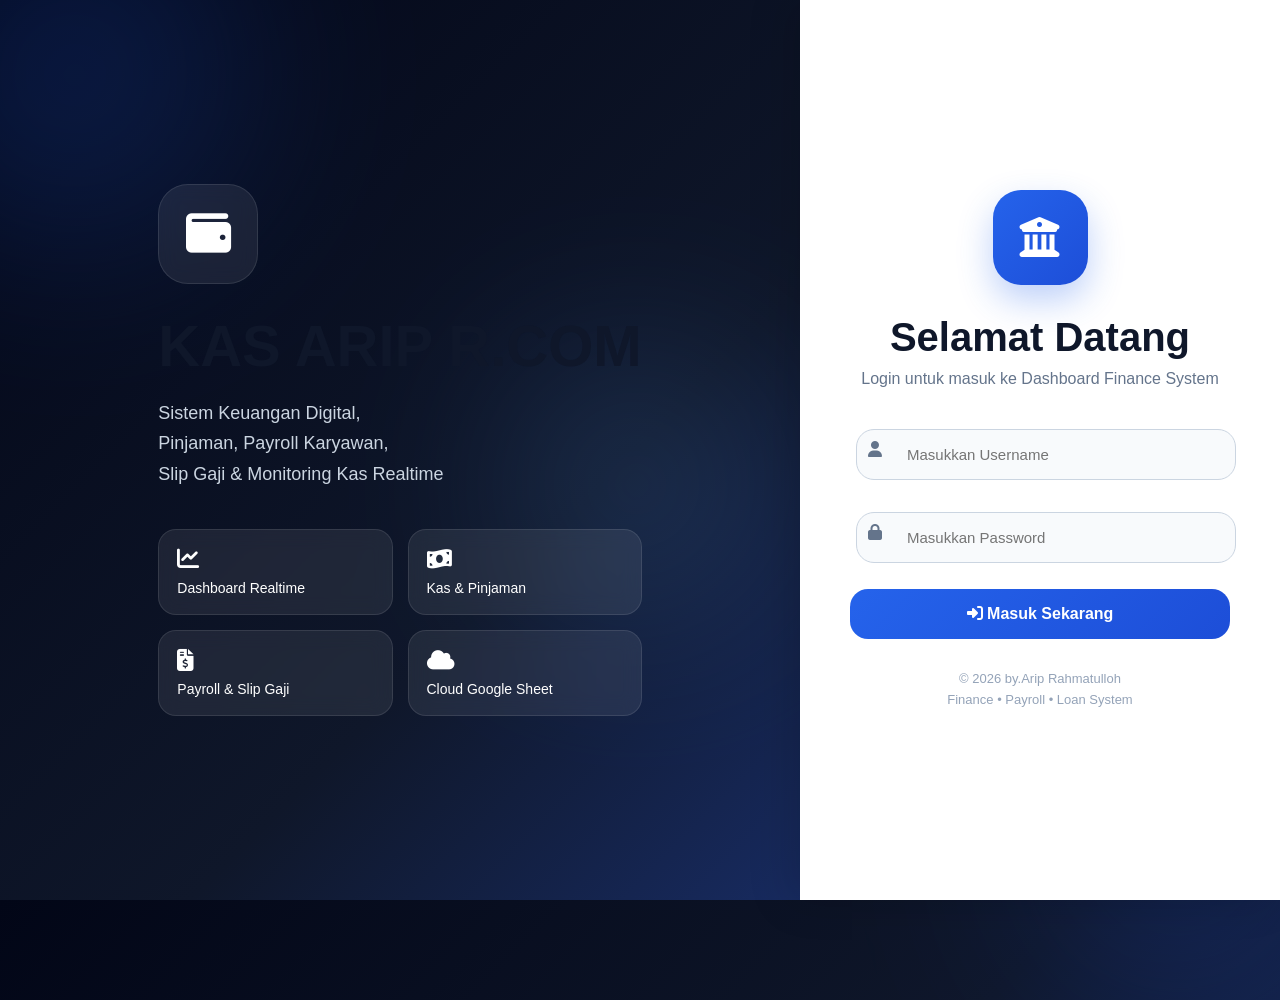
==== commit efe378e8: "Update login.html" ====
--- a/login.html
+++ b/login.html
@@ -105,13 +105,13 @@
 
          <h2>
 
-            Welcome Back
+            Selamat Datang
 
          </h2>
 
          <p class="subtitle">
 
-            Login untuk melanjutkan
+            Login untuk masuk
             ke Dashboard Finance System
 
          </p>
@@ -147,14 +147,14 @@
 
             <i class="fa-solid fa-right-to-bracket"></i>
 
-            Login Sekarang
+            Masuk Sekarang
 
          </button>
 
          <!-- COPYRIGHT -->
          <div class="copyright">
 
-            © 2026 KAS ARIP R.COM<br>
+            © 2026 by.Arip Rahmatulloh<br>
 
             Finance • Payroll • Loan System
 
--- a/style.css
+++ b/style.css
@@ -1,5 +1,5 @@
 /* =========================================
-   GLOBAL
+   GLOBAL 1
 ========================================= */
 
 *{
@@ -47,17 +47,119 @@
    10px 0 30px rgba(0,0,0,.15);
 }
 
+/* LOGO SIDEBAR PREMIUM */
+
 .sidebar h2{
 
+   position:relative;
+
+   display:flex;
+
+   flex-direction:column;
+
+   justify-content:center;
+
+   align-items:center;
+
+   text-align:center;
+
    color:white;
 
-   text-align:center;
-
-   margin-bottom:40px;
-
-   font-size:32px;
-
-   font-weight:bold;
+   margin-bottom:45px;
+
+   padding:30px 20px;
+
+   border-radius:30px;
+
+   overflow:hidden;
+
+   background:
+   linear-gradient(
+   135deg,
+   rgba(37,99,235,.25),
+   rgba(255,255,255,.03)
+   );
+
+   border:
+   1px solid rgba(255,255,255,.08);
+
+   box-shadow:
+   0 20px 40px rgba(0,0,0,.25);
+
+   backdrop-filter:blur(14px);
+}
+
+/* ICON */
+
+.sidebar h2 i{
+
+   font-size:55px;
+
+   margin-bottom:15px;
+
+   color:#60a5fa;
+
+   text-shadow:
+   0 0 20px rgba(96,165,250,.8);
+}
+
+/* TEXT */
+
+.sidebar h2 span{
+
+   font-size:34px;
+
+   line-height:1.2;
+
+   font-weight:900;
+
+   letter-spacing:1px;
+
+   text-transform:uppercase;
+
+   text-shadow:
+   0 4px 20px rgba(0,0,0,.35);
+}
+
+/* SUBTITLE */
+
+.sidebar h2::after{
+
+   content:'FINANCE • PAYROLL • LOAN';
+
+   margin-top:12px;
+
+   font-size:11px;
+
+   letter-spacing:4px;
+
+   color:#93c5fd;
+
+   font-weight:500;
+}
+
+/* GLOW */
+
+.sidebar h2::before{
+
+   content:'';
+
+   position:absolute;
+
+   width:220px;
+
+   height:220px;
+
+   background:
+   radial-gradient(
+   circle,
+   rgba(59,130,246,.35),
+   transparent 70%
+   );
+
+   top:-120px;
+
+   left:-80px;
 }
 
 .sidebar button{
